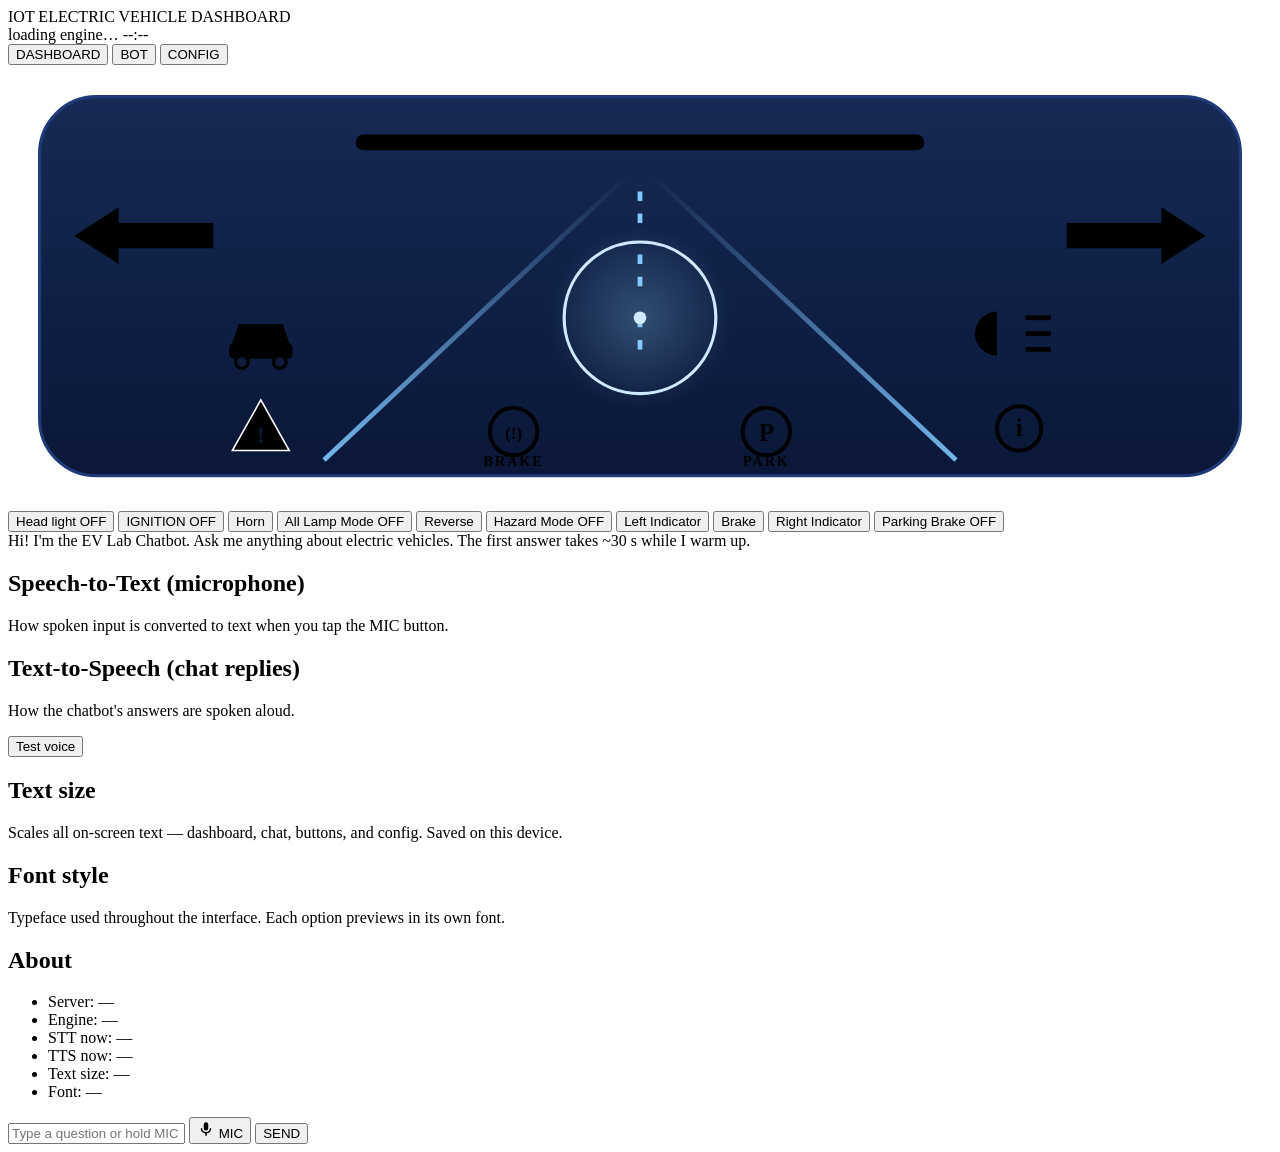
==== frontend/index.html @ b09588b4 "Initial commit: EV Lab Dashboard (Raspberry Pi 5 deployable) FastAPI web kiosk (Dashboard/Bot/Config" ====
<!doctype html>
<html lang="en">
<head>
<meta charset="utf-8">
<meta name="viewport" content="width=device-width,initial-scale=1,user-scalable=no">
<title>IOT Electric Vehicle Dashboard</title>
<link rel="stylesheet" href="/static/styles.css">
</head>
<body class="ignition-off">

<header class="title-bar" id="titleBar">
  <div class="title-text" id="titleText">IOT ELECTRIC VEHICLE DASHBOARD</div>
  <div class="title-meta">
    <span class="status-pill" id="statusPill">loading engine…</span>
    <span class="clock" id="clock">--:--</span>
  </div>
</header>

<nav class="tab-bar" role="tablist">
  <button class="tab active" data-tab="dashboard" role="tab" aria-selected="true">DASHBOARD</button>
  <button class="tab"        data-tab="bot"       role="tab" aria-selected="false">BOT</button>
  <button class="tab"        data-tab="config"    role="tab" aria-selected="false">CONFIG</button>
</nav>

<main class="stage">

  <!-- ============================ DASHBOARD VIEW ============================ -->
  <section class="view view-dashboard active" id="viewDashboard">

    <div class="cluster">
      <svg class="cluster-svg" viewBox="0 0 800 280" preserveAspectRatio="xMidYMid meet" aria-hidden="true">
        <defs>
          <linearGradient id="panelGrad" x1="0" x2="0" y1="0" y2="1">
            <stop offset="0" stop-color="#162a55"/>
            <stop offset="1" stop-color="#0a1738"/>
          </linearGradient>
          <linearGradient id="laneFade" x1="0" x2="0" y1="0" y2="1">
            <stop offset="0" stop-color="#7ec8ff" stop-opacity="0"/>
            <stop offset="1" stop-color="#7ec8ff" stop-opacity="0.9"/>
          </linearGradient>
          <radialGradient id="wheelGlow" cx="0.5" cy="0.5" r="0.5">
            <stop offset="0" stop-color="#9bdcff" stop-opacity="0.25"/>
            <stop offset="1" stop-color="#9bdcff" stop-opacity="0"/>
          </radialGradient>
        </defs>

        <rect x="20" y="20" width="760" height="240" rx="36" fill="url(#panelGrad)" stroke="#1f3a78" stroke-width="2"/>

        <!-- horizon strip (greens up when ignition on) -->
        <rect class="horizon" x="220" y="44" width="360" height="10" rx="5"/>

        <!-- converging lanes -->
        <path d="M 392 70 L 200 250" stroke="url(#laneFade)" stroke-width="3" fill="none"/>
        <path d="M 408 70 L 600 250" stroke="url(#laneFade)" stroke-width="3" fill="none"/>
        <line x1="400" y1="80"  x2="400" y2="100" stroke="#7ec8ff" stroke-width="3" stroke-dasharray="6 8"/>
        <line x1="400" y1="120" x2="400" y2="140" stroke="#7ec8ff" stroke-width="3" stroke-dasharray="6 8"/>
        <line x1="400" y1="160" x2="400" y2="180" stroke="#7ec8ff" stroke-width="3" stroke-dasharray="6 8"/>

        <!-- centre wheel/glow -->
        <circle cx="400" cy="160" r="58" fill="url(#wheelGlow)"/>
        <circle cx="400" cy="160" r="48" stroke="#cfe9ff" stroke-width="2" fill="none"/>
        <circle cx="400" cy="160" r="4"  fill="#cfe9ff"/>

        <!-- left arrow -->
        <g id="iconLeft" class="indicator">
          <path d="M 70 90 l -28 18 l 28 18 l 0 -10 l 60 0 l 0 -16 l -60 0 z" />
        </g>
        <!-- right arrow -->
        <g id="iconRight" class="indicator">
          <path d="M 730 90 l 28 18 l -28 18 l 0 -10 l -60 0 l 0 -16 l 60 0 z" />
        </g>

        <!-- car/reverse icon (top-left of centre) -->
        <g id="iconCar" class="icon-state" transform="translate(160 170)">
          <path d="M -18 6 L -14 -6 L 14 -6 L 18 6 Z" fill="currentColor"/>
          <rect x="-20" y="6" width="40" height="10" rx="3" fill="currentColor"/>
          <circle cx="-12" cy="18" r="4" fill="#0e1b3a" stroke="currentColor" stroke-width="2"/>
          <circle cx="12"  cy="18" r="4" fill="#0e1b3a" stroke="currentColor" stroke-width="2"/>
        </g>

        <!-- headlight icon -->
        <g id="iconHeadlight" class="icon-state" transform="translate(640 170)">
          <path d="M -14 -14 a 14 14 0 0 0 0 28 z" fill="currentColor"/>
          <line x1="4"  y1="-10" x2="20" y2="-10" stroke="currentColor" stroke-width="3"/>
          <line x1="4"  y1="0"   x2="20" y2="0"   stroke="currentColor" stroke-width="3"/>
          <line x1="4"  y1="10"  x2="20" y2="10"  stroke="currentColor" stroke-width="3"/>
        </g>

        <!-- hazard triangle (bottom-left) -->
        <g id="iconHazard" class="icon-state hazard-icon" transform="translate(160 230)">
          <path d="M 0 -18 L 18 14 L -18 14 Z" fill="currentColor" stroke="#fff" stroke-width="1"/>
          <text x="0" y="9" font-size="14" font-weight="700" text-anchor="middle" fill="#0e1b3a">!</text>
        </g>

        <!-- info / all-lamp icon (bottom-right) -->
        <g id="iconAllLamp" class="icon-state" transform="translate(640 230)">
          <circle r="14" stroke="currentColor" stroke-width="2.5" fill="none"/>
          <text y="5" font-size="16" font-weight="700" text-anchor="middle" fill="currentColor">i</text>
        </g>

        <!-- BRAKE tell-tale (lights when foot brake pressed) -->
        <g id="iconBrake" class="icon-state telltale-brake" transform="translate(320 232)">
          <circle r="15" stroke="currentColor" stroke-width="2.5" fill="none"/>
          <text y="5" font-size="11" font-weight="800" text-anchor="middle" fill="currentColor">(!)</text>
          <text y="22" font-size="9" font-weight="700" text-anchor="middle" fill="currentColor" letter-spacing="1.2">BRAKE</text>
        </g>

        <!-- PARKING-BRAKE tell-tale (red P, lights when parking brake engaged) -->
        <g id="iconParkingBrake" class="icon-state telltale-parking" transform="translate(480 232)">
          <circle r="15" stroke="currentColor" stroke-width="2.5" fill="none"/>
          <text y="6" font-size="16" font-weight="800" text-anchor="middle" fill="currentColor">P</text>
          <text y="22" font-size="9" font-weight="700" text-anchor="middle" fill="currentColor" letter-spacing="1.2">PARK</text>
        </g>
      </svg>
    </div>

    <div class="control-grid">
      <button class="ctl toggle" data-ch="headlight"
              data-label-off="Head light OFF" data-label-on="Head light ON">Head light OFF</button>
      <button class="ctl master"  data-ch="ignition"
              data-label-off="IGNITION OFF" data-label-on="IGNITION ON">IGNITION OFF</button>
      <button class="ctl momentary" data-ch="horn"
              data-label-off="Horn" data-label-on="HORN">Horn</button>

      <button class="ctl toggle" data-ch="all_lamp"
              data-label-off="All Lamp Mode OFF" data-label-on="All Lamp Mode ON">All Lamp Mode OFF</button>
      <button class="ctl toggle" data-ch="reverse"
              data-label-off="Reverse" data-label-on="REVERSE">Reverse</button>
      <button class="ctl toggle danger" data-ch="hazard"
              data-label-off="Hazard Mode OFF" data-label-on="Hazard Mode ON">Hazard Mode OFF</button>

      <button class="ctl toggle" data-ch="left_ind"
              data-label-off="Left Indicator" data-label-on="LEFT IND">Left Indicator</button>
      <button class="ctl momentary" data-ch="brake"
              data-label-off="Brake" data-label-on="BRAKE">Brake</button>
      <button class="ctl toggle" data-ch="right_ind"
              data-label-off="Right Indicator" data-label-on="RIGHT IND">Right Indicator</button>

      <button class="ctl toggle danger row-park" data-ch="parking_brake"
              data-label-off="Parking Brake OFF" data-label-on="PARKING BRAKE">Parking Brake OFF</button>
    </div>
  </section>

  <!-- ============================ CHAT (BOT) VIEW ============================ -->
  <section class="view view-chat" id="viewBot">
    <div class="chat-scroll" id="chatScroll">
      <div class="chat-bubble bot">
        <div class="bubble-body">Hi! I'm the EV Lab Chatbot. Ask me anything about electric vehicles. The first answer takes ~30 s while I warm up.</div>
      </div>
    </div>
  </section>

  <!-- ============================ CONFIG VIEW ============================ -->
  <section class="view view-config" id="viewConfig">
    <div class="config-scroll">

      <div class="cfg-card">
        <h2 class="cfg-title">Speech-to-Text (microphone)</h2>
        <p class="cfg-help">How spoken input is converted to text when you tap the MIC button.</p>
        <div class="cfg-options" id="sttOptions">
          <!-- radios injected by JS so the availability badge can reflect server state -->
        </div>
      </div>

      <div class="cfg-card">
        <h2 class="cfg-title">Text-to-Speech (chat replies)</h2>
        <p class="cfg-help">How the chatbot's answers are spoken aloud.</p>
        <div class="cfg-options" id="ttsOptions">
        </div>
        <div class="cfg-actions">
          <button class="action" id="ttsTestBtn">Test voice</button>
        </div>
      </div>

      <div class="cfg-card">
        <h2 class="cfg-title">Text size</h2>
        <p class="cfg-help">Scales all on-screen text — dashboard, chat, buttons, and config. Saved on this device.</p>
        <div class="cfg-options" id="fontSizeOptions">
          <!-- radios injected by JS -->
        </div>
      </div>

      <div class="cfg-card">
        <h2 class="cfg-title">Font style</h2>
        <p class="cfg-help">Typeface used throughout the interface. Each option previews in its own font.</p>
        <div class="cfg-options" id="fontFamilyOptions">
        </div>
      </div>

      <div class="cfg-card cfg-info">
        <h2 class="cfg-title">About</h2>
        <ul class="cfg-meta-list">
          <li>Server: <span id="cfgServer">—</span></li>
          <li>Engine: <span id="cfgEngine">—</span></li>
          <li>STT now: <span id="cfgSttNow">—</span></li>
          <li>TTS now: <span id="cfgTtsNow">—</span></li>
          <li>Text size: <span id="cfgFontSize">—</span></li>
          <li>Font: <span id="cfgFontFamily">—</span></li>
        </ul>
      </div>

    </div>
  </section>

</main>

<!-- ============================ SHARED INPUT ROW ============================ -->
<footer class="input-bar">
  <input id="inputText" type="text" autocomplete="off" placeholder="Type a question or hold MIC to speak…">
  <button id="micBtn" class="action mic">
    <svg viewBox="0 0 24 24" width="18" height="18" aria-hidden="true">
      <path fill="currentColor" d="M12 14a3 3 0 0 0 3-3V6a3 3 0 0 0-6 0v5a3 3 0 0 0 3 3zm5-3a5 5 0 0 1-10 0H5a7 7 0 0 0 6 6.92V21h2v-3.08A7 7 0 0 0 19 11h-2z"/>
    </svg>
    MIC
  </button>
  <button id="sendBtn" class="action send">SEND</button>
</footer>

<script src="/static/app.js"></script>
</body>
</html>
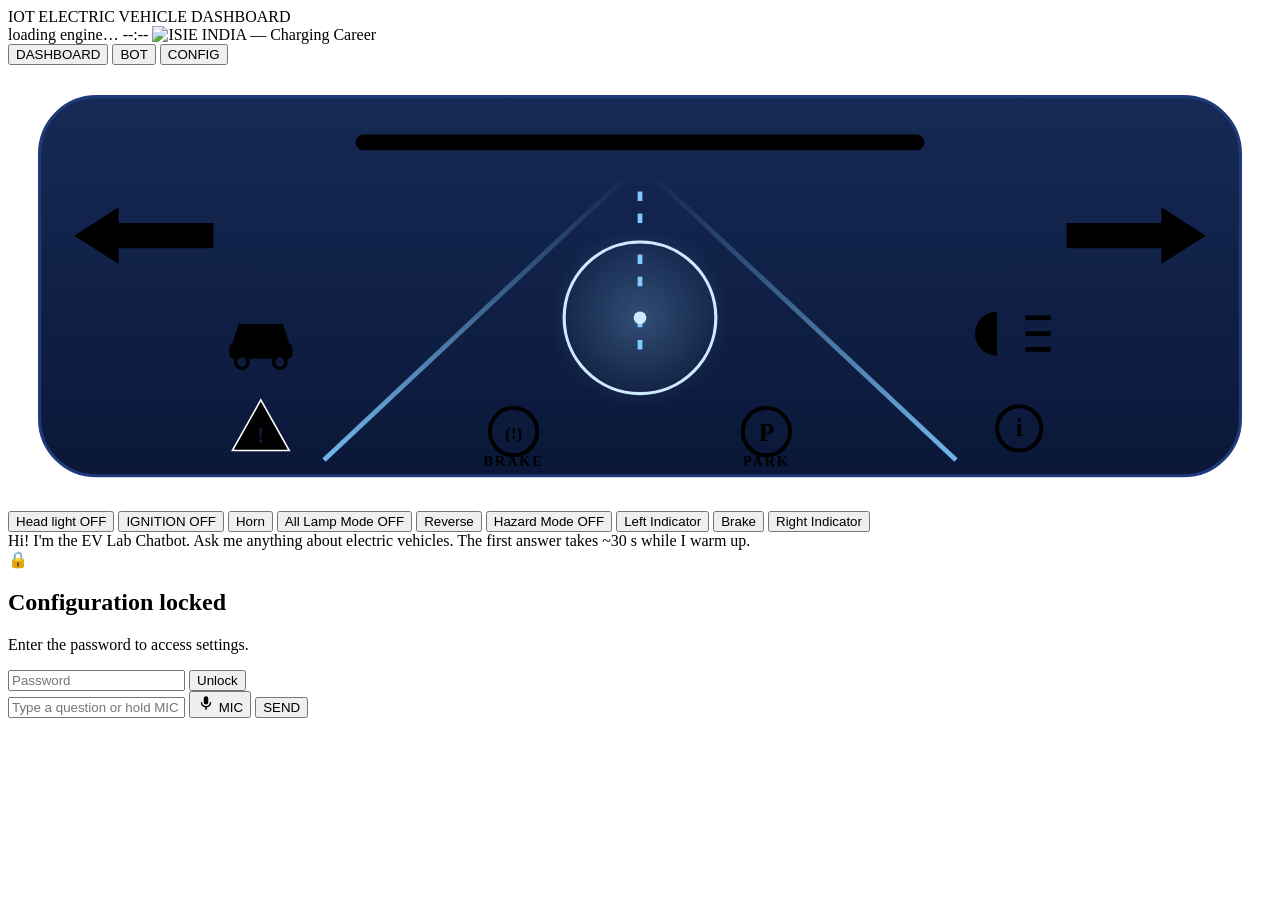
==== commit 8fd51d36: "UI + behaviour: caps/bold buttons, logo, password-gated config, hardware flasher, power-on brake tes" ====
--- a/frontend/index.html
+++ b/frontend/index.html
@@ -13,6 +13,7 @@
   <div class="title-meta">
     <span class="status-pill" id="statusPill">loading engine…</span>
     <span class="clock" id="clock">--:--</span>
+    <img class="brand-logo" src="/static/logo.png" alt="ISIE INDIA — Charging Career">
   </div>
 </header>
 
@@ -135,9 +136,6 @@
               data-label-off="Brake" data-label-on="BRAKE">Brake</button>
       <button class="ctl toggle" data-ch="right_ind"
               data-label-off="Right Indicator" data-label-on="RIGHT IND">Right Indicator</button>
-
-      <button class="ctl toggle danger row-park" data-ch="parking_brake"
-              data-label-off="Parking Brake OFF" data-label-on="PARKING BRAKE">Parking Brake OFF</button>
     </div>
   </section>
 
@@ -152,7 +150,20 @@
 
   <!-- ============================ CONFIG VIEW ============================ -->
   <section class="view view-config" id="viewConfig">
-    <div class="config-scroll">
+
+    <!-- password gate (shown until unlocked) -->
+    <div class="config-lock" id="configLock">
+      <div class="lock-card">
+        <div class="lock-icon">🔒</div>
+        <h2 class="cfg-title">Configuration locked</h2>
+        <p class="cfg-help">Enter the password to access settings.</p>
+        <input type="password" id="cfgPwInput" class="cfg-input" placeholder="Password" autocomplete="off">
+        <button class="action" id="cfgUnlockBtn">Unlock</button>
+        <div class="lock-error" id="cfgPwError"></div>
+      </div>
+    </div>
+
+    <div class="config-scroll" id="configContent" hidden>
 
       <div class="cfg-card">
         <h2 class="cfg-title">Speech-to-Text (microphone)</h2>
@@ -185,6 +196,17 @@
         <p class="cfg-help">Typeface used throughout the interface. Each option previews in its own font.</p>
         <div class="cfg-options" id="fontFamilyOptions">
         </div>
+      </div>
+
+      <div class="cfg-card">
+        <h2 class="cfg-title">Change password</h2>
+        <p class="cfg-help">Optional — update the password that unlocks this tab. Saved on this device.</p>
+        <div class="cfg-pw-fields">
+          <input type="password" id="cfgCurPw" class="cfg-input" placeholder="Current password" autocomplete="off">
+          <input type="password" id="cfgNewPw" class="cfg-input" placeholder="New password" autocomplete="off">
+          <button class="action" id="cfgPwSaveBtn">Save</button>
+        </div>
+        <div class="lock-error" id="cfgPwChangeMsg"></div>
       </div>
 
       <div class="cfg-card cfg-info">
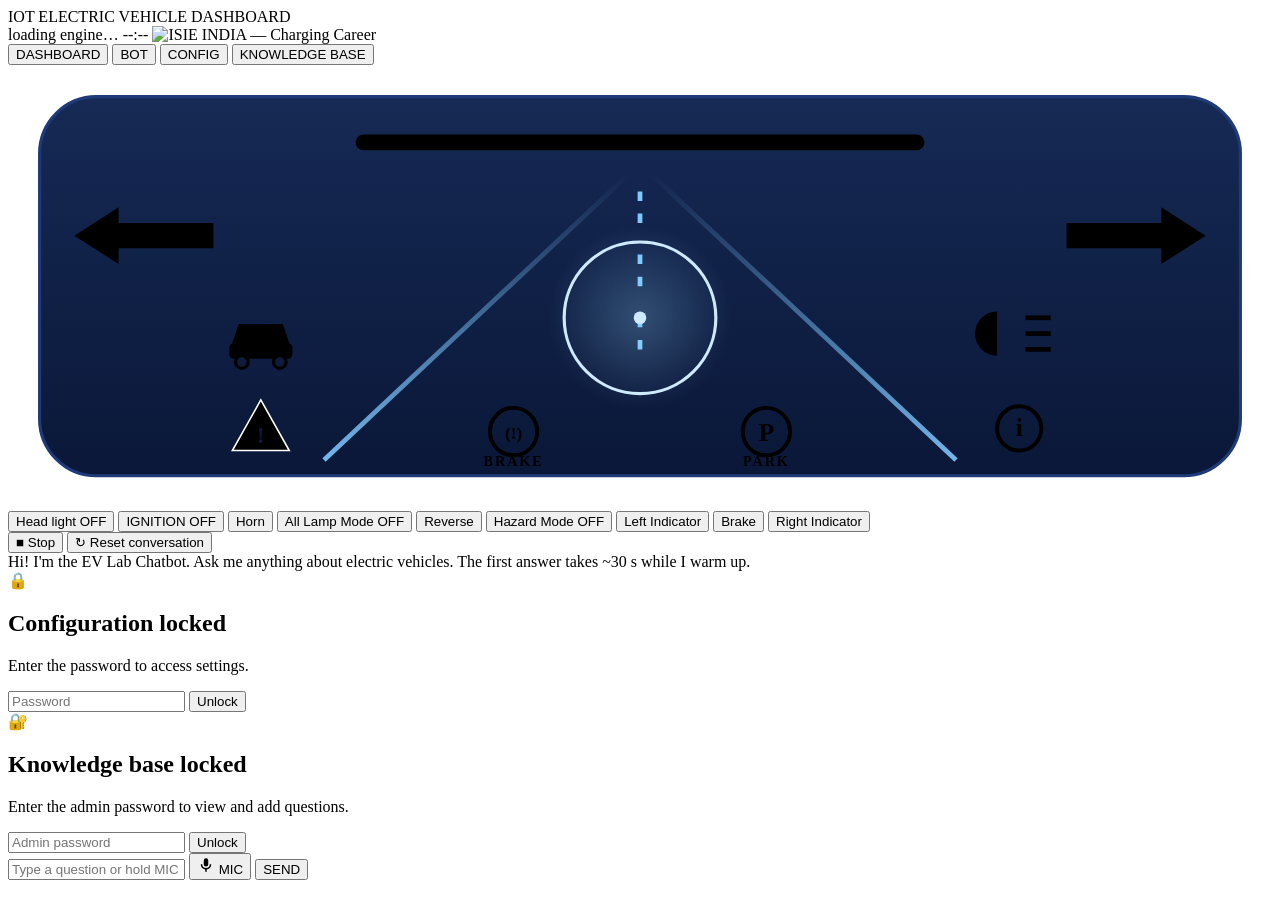
==== commit 83a8d208: "UI + switching-mode + voice updates Bot tab: - Stop (abort answer + speech) and Reset-conversation b" ====
--- a/frontend/index.html
+++ b/frontend/index.html
@@ -21,6 +21,7 @@
   <button class="tab active" data-tab="dashboard" role="tab" aria-selected="true">DASHBOARD</button>
   <button class="tab"        data-tab="bot"       role="tab" aria-selected="false">BOT</button>
   <button class="tab"        data-tab="config"    role="tab" aria-selected="false">CONFIG</button>
+  <button class="tab"        data-tab="kb"        role="tab" aria-selected="false">KNOWLEDGE BASE</button>
 </nav>
 
 <main class="stage">
@@ -141,6 +142,10 @@
 
   <!-- ============================ CHAT (BOT) VIEW ============================ -->
   <section class="view view-chat" id="viewBot">
+    <div class="chat-toolbar">
+      <button class="chat-tool" id="stopBtn" title="Stop the current answer and any speech">&#9632; Stop</button>
+      <button class="chat-tool" id="resetBtn" title="Clear the conversation and start over">&#8635; Reset conversation</button>
+    </div>
     <div class="chat-scroll" id="chatScroll">
       <div class="chat-bubble bot">
         <div class="bubble-body">Hi! I'm the EV Lab Chatbot. Ask me anything about electric vehicles. The first answer takes ~30 s while I warm up.</div>
@@ -181,6 +186,12 @@
         <div class="cfg-actions">
           <button class="action" id="ttsTestBtn">Test voice</button>
         </div>
+      </div>
+
+      <div class="cfg-card">
+        <h2 class="cfg-title">Speech rate</h2>
+        <p class="cfg-help">Speed of the offline (server) voice — slower is clearer. (Online gTTS uses a fixed rate.)</p>
+        <div class="cfg-options" id="ttsRateOptions"></div>
       </div>
 
       <div class="cfg-card">
@@ -224,7 +235,65 @@
     </div>
   </section>
 
+  <!-- ============================ KNOWLEDGE BASE VIEW ============================ -->
+  <section class="view view-config view-kb" id="viewKb">
+    <div class="config-lock" id="kbLock">
+      <div class="lock-card">
+        <div class="lock-icon">🔐</div>
+        <h2 class="cfg-title">Knowledge base locked</h2>
+        <p class="cfg-help">Enter the admin password to view and add questions.</p>
+        <input type="password" id="kbPwInput" class="cfg-input" placeholder="Admin password" autocomplete="off">
+        <button class="action" id="kbUnlockBtn">Unlock</button>
+        <div class="lock-error" id="kbPwError"></div>
+      </div>
+    </div>
+
+    <div class="config-scroll" id="kbContent" hidden>
+      <div class="kb-head">
+        <h2 class="cfg-title">Question bank (<span id="kbCount">0</span>)</h2>
+        <div class="kb-head-actions">
+          <button class="action" id="kbAddBtn">+ Add question</button>
+          <button class="action" id="kbDownloadBtn">&#8615; Download HTML</button>
+        </div>
+      </div>
+      <input type="text" id="kbSearch" class="cfg-input" placeholder="Search questions…" autocomplete="off">
+      <div class="kb-list" id="kbList"></div>
+
+      <div class="cfg-card">
+        <h2 class="cfg-title">Change knowledge-base password</h2>
+        <p class="cfg-help">Separate from the Config password. Saved on this device.</p>
+        <div class="cfg-pw-fields">
+          <input type="password" id="kbCurPw" class="cfg-input" placeholder="Current password" autocomplete="off">
+          <input type="password" id="kbNewPw" class="cfg-input" placeholder="New password" autocomplete="off">
+          <button class="action" id="kbPwSaveBtn">Save</button>
+        </div>
+        <div class="lock-error" id="kbPwChangeMsg"></div>
+      </div>
+    </div>
+  </section>
+
 </main>
+
+<!-- Add-question modal (Knowledge Base) -->
+<div class="modal-overlay" id="kbModal" hidden>
+  <div class="modal-card">
+    <h2 class="cfg-title">Add a question</h2>
+    <label class="kb-field"><span>Question</span>
+      <textarea id="kbQ" class="cfg-input kb-textarea" rows="2" placeholder="The question…"></textarea></label>
+    <label class="kb-field"><span>Answer</span>
+      <textarea id="kbA" class="cfg-input kb-textarea" rows="4" placeholder="The vetted answer…"></textarea></label>
+    <label class="kb-field"><span>Reference</span>
+      <input id="kbR" class="cfg-input" placeholder="e.g. EV Guide, p.12" autocomplete="off"></label>
+    <div class="modal-actions">
+      <button class="action" id="kbCancelBtn">Cancel</button>
+      <button class="action" id="kbSaveBtn">Add</button>
+    </div>
+    <div class="lock-error" id="kbAddMsg"></div>
+  </div>
+</div>
+
+<!-- switching-mode command confirmation / error toast -->
+<div class="switch-toast" id="switchToast"></div>
 
 <!-- ============================ SHARED INPUT ROW ============================ -->
 <footer class="input-bar">
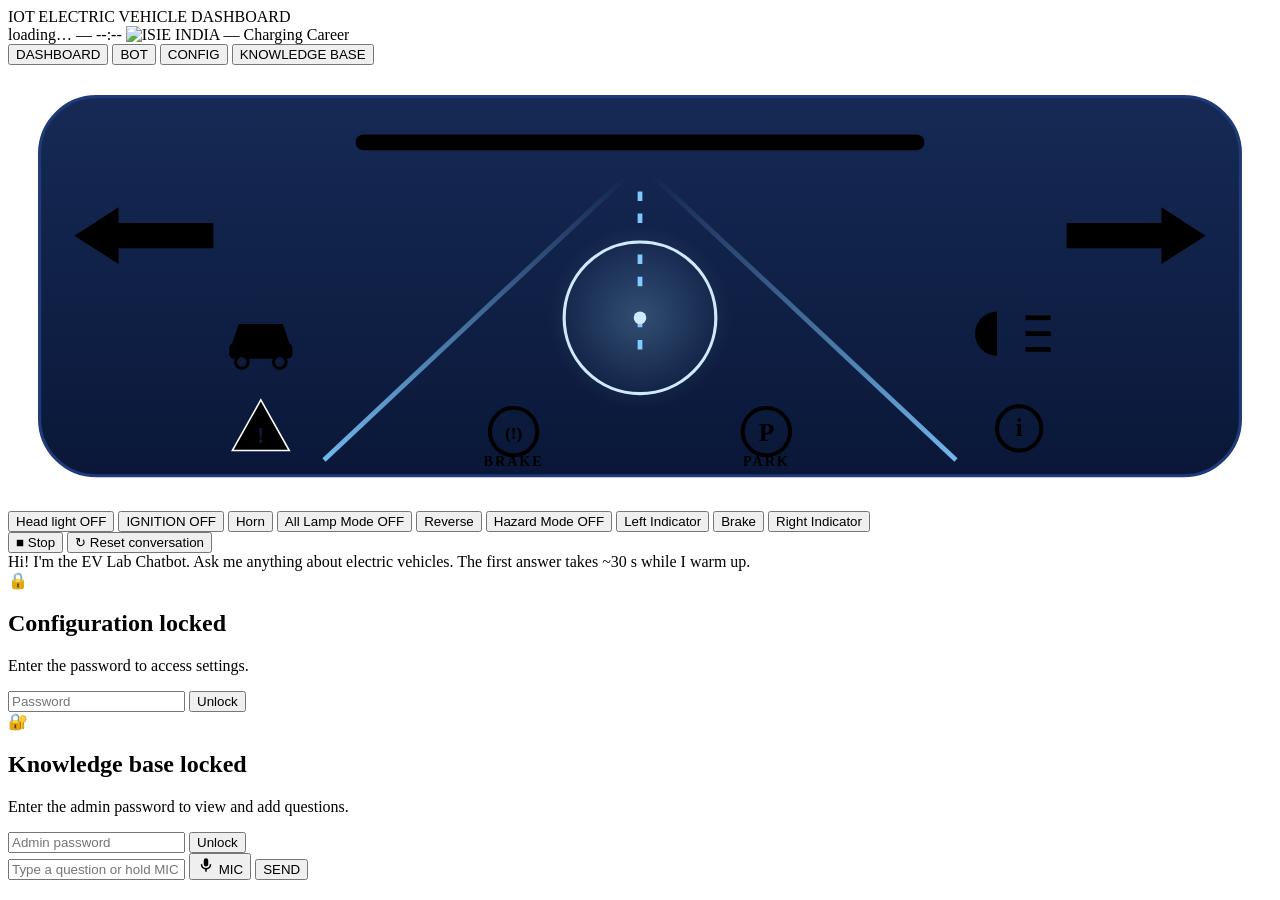
==== commit 603b580a: "EV wording + Pi temperature + taller banner - Switching mode: ignition confirmations now say Vehicle" ====
--- a/frontend/index.html
+++ b/frontend/index.html
@@ -11,7 +11,8 @@
 <header class="title-bar" id="titleBar">
   <div class="title-text" id="titleText">IOT ELECTRIC VEHICLE DASHBOARD</div>
   <div class="title-meta">
-    <span class="status-pill" id="statusPill">loading engine…</span>
+    <span class="status-pill" id="statusPill">loading…</span>
+    <span class="temp" id="cpuTemp" title="Raspberry Pi CPU temperature">—</span>
     <span class="clock" id="clock">--:--</span>
     <img class="brand-logo" src="/static/logo.png" alt="ISIE INDIA — Charging Career">
   </div>
